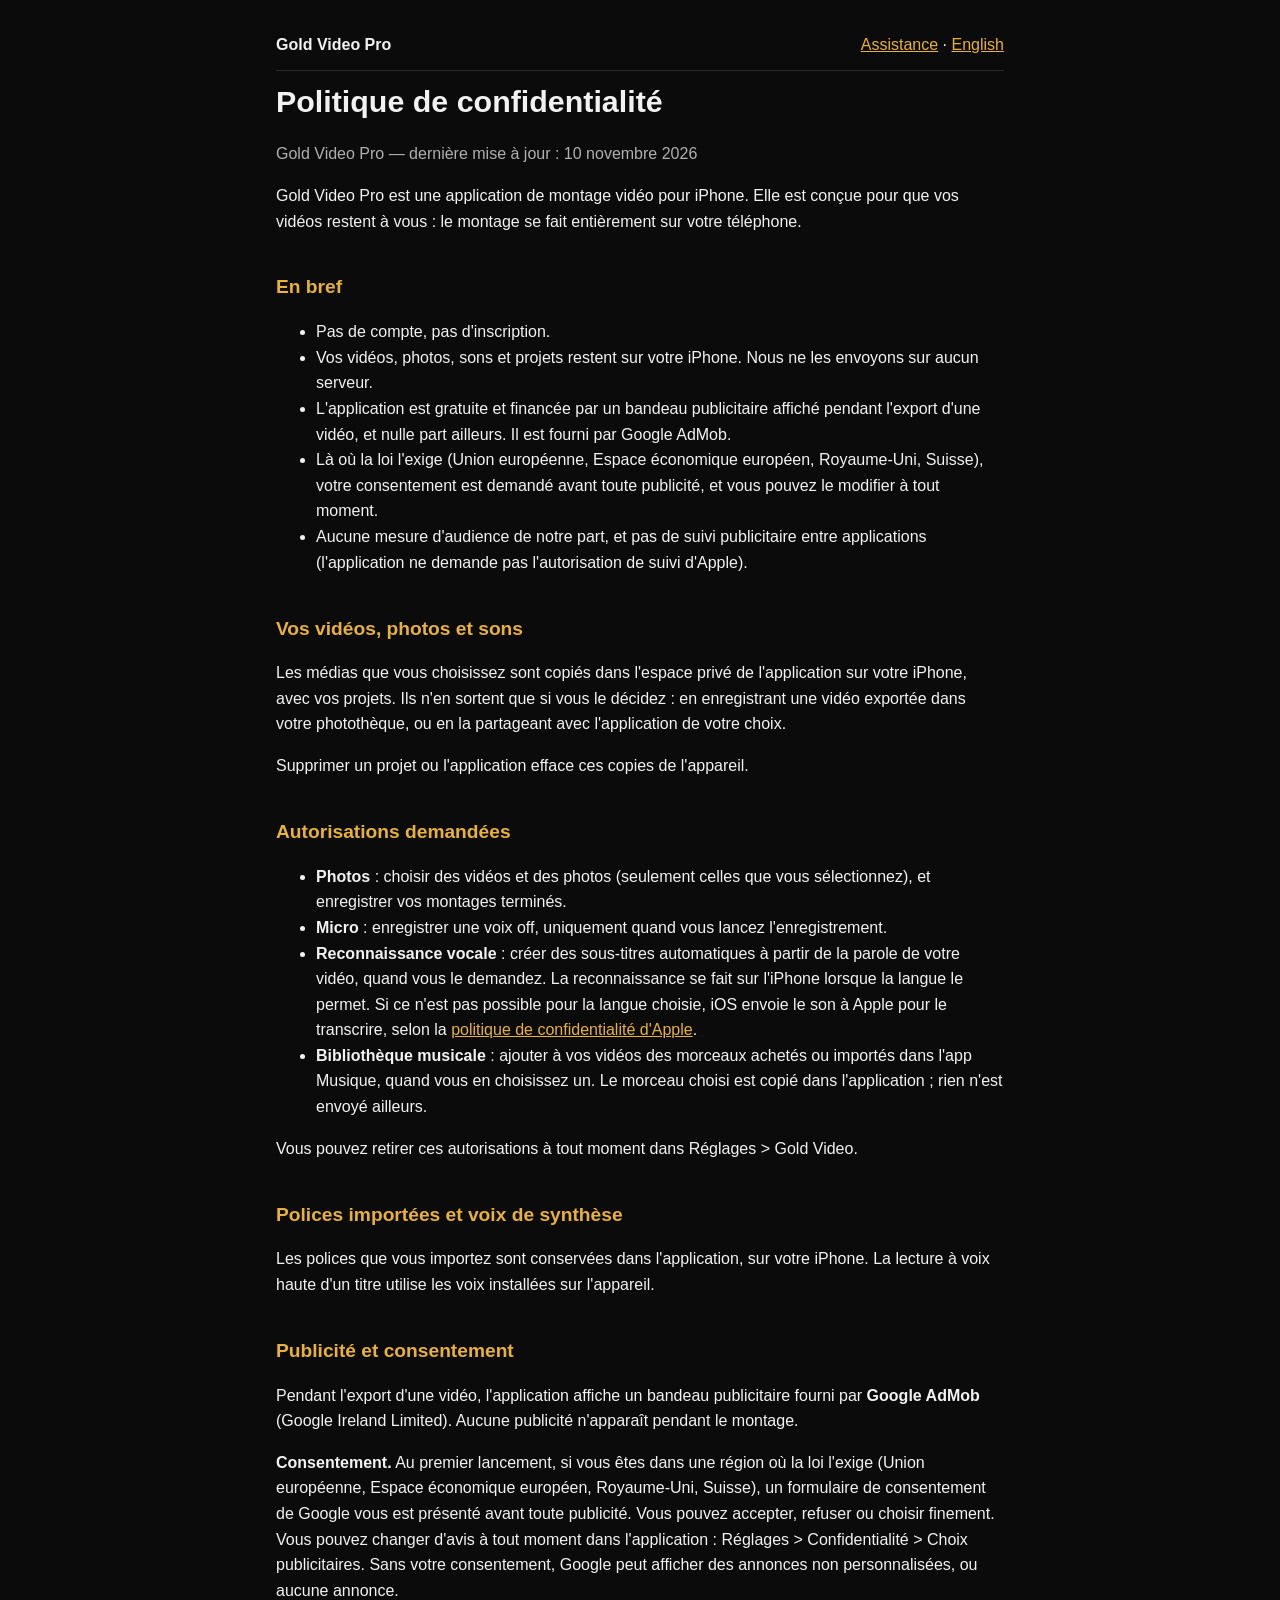
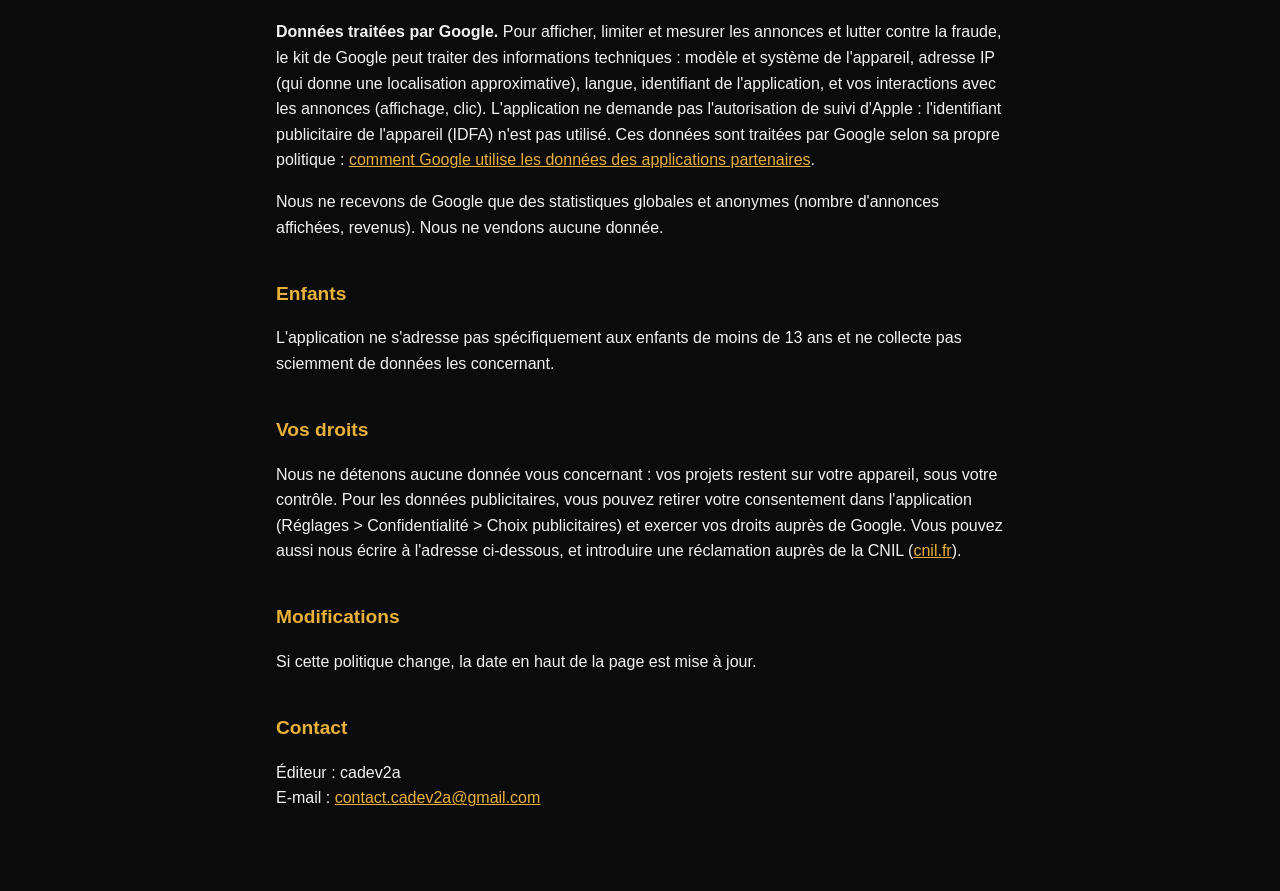
==== confidentialite.html @ 808ed9d8 "Add files via upload" ====
<!doctype html>
<html lang="fr"><head><meta charset="utf-8"><meta name="viewport" content="width=device-width, initial-scale=1">
<title>Confidentialité — Gold Video Pro</title><style>
:root{--bg:#0b0b0b;--fg:#f2f2f2;--muted:#b0b0b0;--gold:#e8b13a;--line:#2a2a2a}
*{box-sizing:border-box}body{margin:0;background:var(--bg);color:var(--fg);font:16px/1.6 -apple-system,BlinkMacSystemFont,"Segoe UI",Roboto,sans-serif}
main{max-width:760px;margin:0 auto;padding:32px 16px 64px}h1{font-size:1.9rem;margin:.2em 0}h2{font-size:1.2rem;margin-top:2em;color:var(--gold)}
p,li{color:var(--fg)}.muted{color:var(--muted)}a{color:var(--gold)}nav{display:flex;justify-content:space-between;align-items:center;border-bottom:1px solid var(--line);padding-bottom:12px}
.todo{background:#3a2c08;color:#ffe08a;padding:2px 6px;border-radius:4px}
</style></head>
<body><main><nav><strong>Gold Video Pro</strong><span><a href="support.html">Assistance</a> · <a href="privacy.html">English</a></span></nav>

<h1>Politique de confidentialité</h1>
<p class="muted">Gold Video Pro — dernière mise à jour : 10 novembre 2026</p>
<p>Gold Video Pro est une application de montage vidéo pour iPhone. Elle est conçue pour que vos vidéos restent à vous : le montage se fait entièrement sur votre téléphone.</p>

<h2>En bref</h2>
<ul>
<li>Pas de compte, pas d'inscription.</li>
<li>Vos vidéos, photos, sons et projets restent sur votre iPhone. Nous ne les envoyons sur aucun serveur.</li>
<li>L'application est gratuite et financée par un bandeau publicitaire affiché pendant l'export d'une vidéo, et nulle part ailleurs. Il est fourni par Google AdMob.</li>
<li>Là où la loi l'exige (Union européenne, Espace économique européen, Royaume-Uni, Suisse), votre consentement est demandé avant toute publicité, et vous pouvez le modifier à tout moment.</li>
<li>Aucune mesure d'audience de notre part, et pas de suivi publicitaire entre applications (l'application ne demande pas l'autorisation de suivi d'Apple).</li>
</ul>

<h2>Vos vidéos, photos et sons</h2>
<p>Les médias que vous choisissez sont copiés dans l'espace privé de l'application sur votre iPhone, avec vos projets. Ils n'en sortent que si vous le décidez : en enregistrant une vidéo exportée dans votre photothèque, ou en la partageant avec l'application de votre choix.</p>
<p>Supprimer un projet ou l'application efface ces copies de l'appareil.</p>

<h2>Autorisations demandées</h2>
<ul>
<li><strong>Photos</strong> : choisir des vidéos et des photos (seulement celles que vous sélectionnez), et enregistrer vos montages terminés.</li>
<li><strong>Micro</strong> : enregistrer une voix off, uniquement quand vous lancez l'enregistrement.</li>
<li><strong>Reconnaissance vocale</strong> : créer des sous-titres automatiques à partir de la parole de votre vidéo, quand vous le demandez. La reconnaissance se fait sur l'iPhone lorsque la langue le permet. Si ce n'est pas possible pour la langue choisie, iOS envoie le son à Apple pour le transcrire, selon la <a href="https://www.apple.com/legal/privacy/">politique de confidentialité d'Apple</a>.</li>
<li><strong>Bibliothèque musicale</strong> : ajouter à vos vidéos des morceaux achetés ou importés dans l'app Musique, quand vous en choisissez un. Le morceau choisi est copié dans l'application ; rien n'est envoyé ailleurs.</li>
</ul>
<p>Vous pouvez retirer ces autorisations à tout moment dans Réglages &gt; Gold Video.</p>

<h2>Polices importées et voix de synthèse</h2>
<p>Les polices que vous importez sont conservées dans l'application, sur votre iPhone. La lecture à voix haute d'un titre utilise les voix installées sur l'appareil.</p>

<h2>Publicité et consentement</h2>
<p>Pendant l'export d'une vidéo, l'application affiche un bandeau publicitaire fourni par <strong>Google AdMob</strong> (Google Ireland Limited). Aucune publicité n'apparaît pendant le montage.</p>
<p><strong>Consentement.</strong> Au premier lancement, si vous êtes dans une région où la loi l'exige (Union européenne, Espace économique européen, Royaume-Uni, Suisse), un formulaire de consentement de Google vous est présenté avant toute publicité. Vous pouvez accepter, refuser ou choisir finement. Vous pouvez changer d'avis à tout moment dans l'application : Réglages &gt; Confidentialité &gt; Choix publicitaires. Sans votre consentement, Google peut afficher des annonces non personnalisées, ou aucune annonce.</p>
<p><strong>Données traitées par Google.</strong> Pour afficher, limiter et mesurer les annonces et lutter contre la fraude, le kit de Google peut traiter des informations techniques : modèle et système de l'appareil, adresse IP (qui donne une localisation approximative), langue, identifiant de l'application, et vos interactions avec les annonces (affichage, clic). L'application ne demande pas l'autorisation de suivi d'Apple : l'identifiant publicitaire de l'appareil (IDFA) n'est pas utilisé. Ces données sont traitées par Google selon sa propre politique : <a href="https://policies.google.com/technologies/partner-sites">comment Google utilise les données des applications partenaires</a>.</p>
<p>Nous ne recevons de Google que des statistiques globales et anonymes (nombre d'annonces affichées, revenus). Nous ne vendons aucune donnée.</p>

<h2>Enfants</h2>
<p>L'application ne s'adresse pas spécifiquement aux enfants de moins de 13 ans et ne collecte pas sciemment de données les concernant.</p>

<h2>Vos droits</h2>
<p>Nous ne détenons aucune donnée vous concernant : vos projets restent sur votre appareil, sous votre contrôle. Pour les données publicitaires, vous pouvez retirer votre consentement dans l'application (Réglages &gt; Confidentialité &gt; Choix publicitaires) et exercer vos droits auprès de Google. Vous pouvez aussi nous écrire à l'adresse ci-dessous, et introduire une réclamation auprès de la CNIL (<a href="https://www.cnil.fr">cnil.fr</a>).</p>

<h2>Modifications</h2>
<p>Si cette politique change, la date en haut de la page est mise à jour.</p>

<h2>Contact</h2>
<p>Éditeur : cadev2a<br>
E-mail : <a href="mailto:contact.cadev2a@gmail.com">contact.cadev2a@gmail.com</a></p>

</main></body></html>
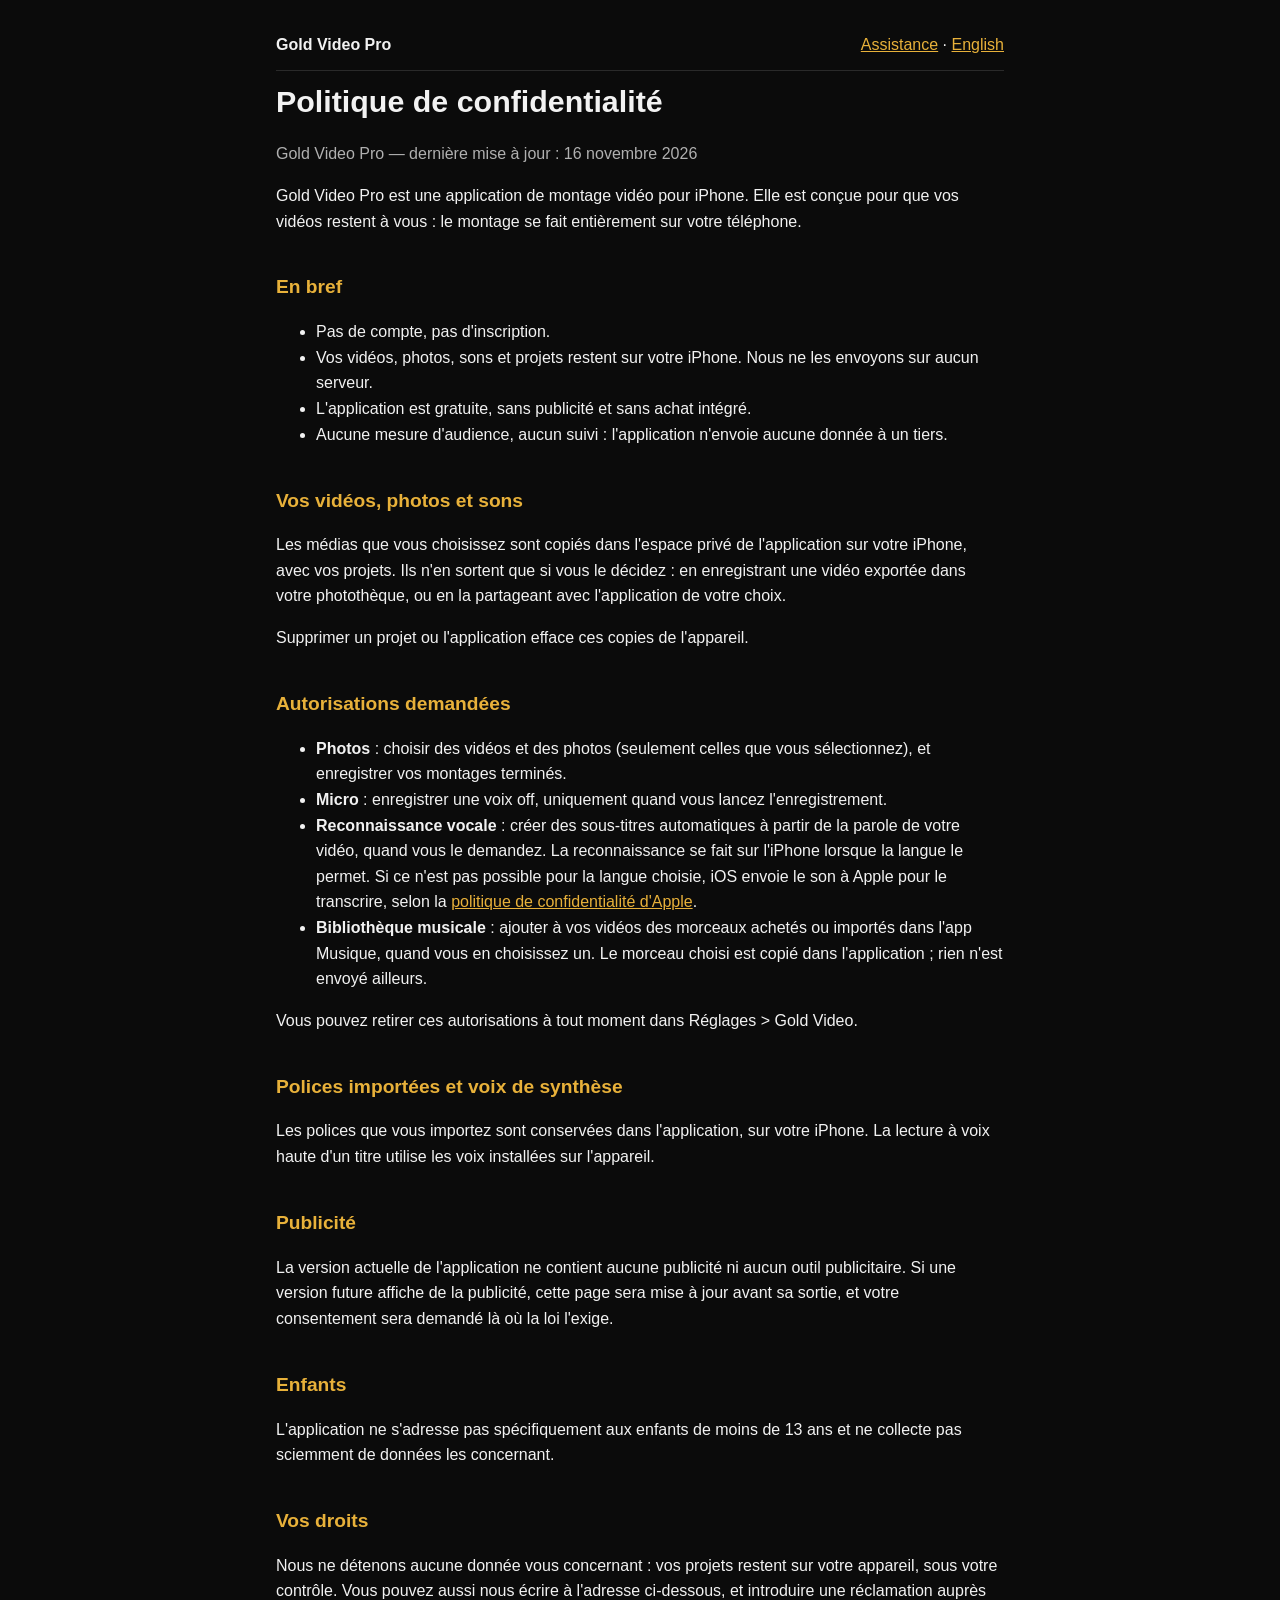
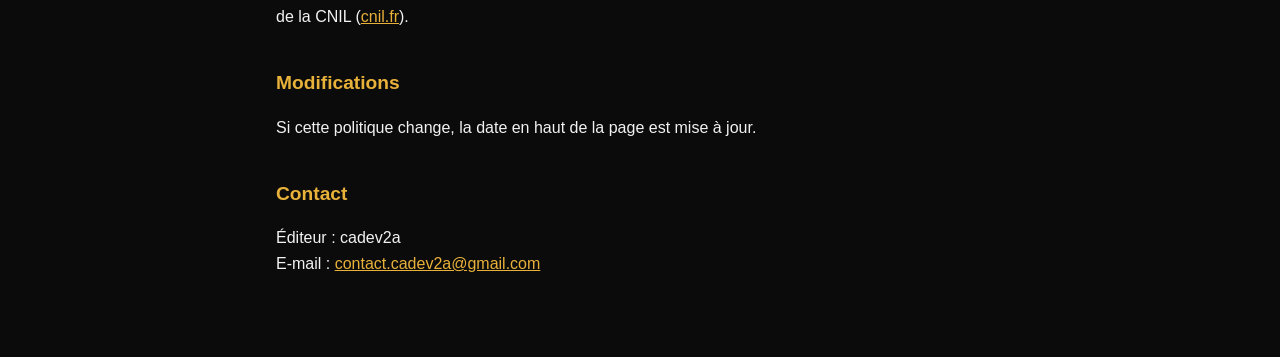
==== commit 2dc41161: "docs: politique de confidentialité sans publicité (build 1.0 (4)) Co-Authored-By: Claude Opus 5.5 <n" ====
--- a/confidentialite.html
+++ b/confidentialite.html
@@ -10,16 +10,15 @@
 <body><main><nav><strong>Gold Video Pro</strong><span><a href="support.html">Assistance</a> · <a href="privacy.html">English</a></span></nav>
 
 <h1>Politique de confidentialité</h1>
-<p class="muted">Gold Video Pro — dernière mise à jour : 10 novembre 2026</p>
+<p class="muted">Gold Video Pro — dernière mise à jour : 16 novembre 2026</p>
 <p>Gold Video Pro est une application de montage vidéo pour iPhone. Elle est conçue pour que vos vidéos restent à vous : le montage se fait entièrement sur votre téléphone.</p>
 
 <h2>En bref</h2>
 <ul>
 <li>Pas de compte, pas d'inscription.</li>
 <li>Vos vidéos, photos, sons et projets restent sur votre iPhone. Nous ne les envoyons sur aucun serveur.</li>
-<li>L'application est gratuite et financée par un bandeau publicitaire affiché pendant l'export d'une vidéo, et nulle part ailleurs. Il est fourni par Google AdMob.</li>
-<li>Là où la loi l'exige (Union européenne, Espace économique européen, Royaume-Uni, Suisse), votre consentement est demandé avant toute publicité, et vous pouvez le modifier à tout moment.</li>
-<li>Aucune mesure d'audience de notre part, et pas de suivi publicitaire entre applications (l'application ne demande pas l'autorisation de suivi d'Apple).</li>
+<li>L'application est gratuite, sans publicité et sans achat intégré.</li>
+<li>Aucune mesure d'audience, aucun suivi : l'application n'envoie aucune donnée à un tiers.</li>
 </ul>
 
 <h2>Vos vidéos, photos et sons</h2>
@@ -38,17 +37,14 @@
 <h2>Polices importées et voix de synthèse</h2>
 <p>Les polices que vous importez sont conservées dans l'application, sur votre iPhone. La lecture à voix haute d'un titre utilise les voix installées sur l'appareil.</p>
 
-<h2>Publicité et consentement</h2>
-<p>Pendant l'export d'une vidéo, l'application affiche un bandeau publicitaire fourni par <strong>Google AdMob</strong> (Google Ireland Limited). Aucune publicité n'apparaît pendant le montage.</p>
-<p><strong>Consentement.</strong> Au premier lancement, si vous êtes dans une région où la loi l'exige (Union européenne, Espace économique européen, Royaume-Uni, Suisse), un formulaire de consentement de Google vous est présenté avant toute publicité. Vous pouvez accepter, refuser ou choisir finement. Vous pouvez changer d'avis à tout moment dans l'application : Réglages &gt; Confidentialité &gt; Choix publicitaires. Sans votre consentement, Google peut afficher des annonces non personnalisées, ou aucune annonce.</p>
-<p><strong>Données traitées par Google.</strong> Pour afficher, limiter et mesurer les annonces et lutter contre la fraude, le kit de Google peut traiter des informations techniques : modèle et système de l'appareil, adresse IP (qui donne une localisation approximative), langue, identifiant de l'application, et vos interactions avec les annonces (affichage, clic). L'application ne demande pas l'autorisation de suivi d'Apple : l'identifiant publicitaire de l'appareil (IDFA) n'est pas utilisé. Ces données sont traitées par Google selon sa propre politique : <a href="https://policies.google.com/technologies/partner-sites">comment Google utilise les données des applications partenaires</a>.</p>
-<p>Nous ne recevons de Google que des statistiques globales et anonymes (nombre d'annonces affichées, revenus). Nous ne vendons aucune donnée.</p>
+<h2>Publicité</h2>
+<p>La version actuelle de l'application ne contient aucune publicité ni aucun outil publicitaire. Si une version future affiche de la publicité, cette page sera mise à jour avant sa sortie, et votre consentement sera demandé là où la loi l'exige.</p>
 
 <h2>Enfants</h2>
 <p>L'application ne s'adresse pas spécifiquement aux enfants de moins de 13 ans et ne collecte pas sciemment de données les concernant.</p>
 
 <h2>Vos droits</h2>
-<p>Nous ne détenons aucune donnée vous concernant : vos projets restent sur votre appareil, sous votre contrôle. Pour les données publicitaires, vous pouvez retirer votre consentement dans l'application (Réglages &gt; Confidentialité &gt; Choix publicitaires) et exercer vos droits auprès de Google. Vous pouvez aussi nous écrire à l'adresse ci-dessous, et introduire une réclamation auprès de la CNIL (<a href="https://www.cnil.fr">cnil.fr</a>).</p>
+<p>Nous ne détenons aucune donnée vous concernant : vos projets restent sur votre appareil, sous votre contrôle. Vous pouvez aussi nous écrire à l'adresse ci-dessous, et introduire une réclamation auprès de la CNIL (<a href="https://www.cnil.fr">cnil.fr</a>).</p>
 
 <h2>Modifications</h2>
 <p>Si cette politique change, la date en haut de la page est mise à jour.</p>
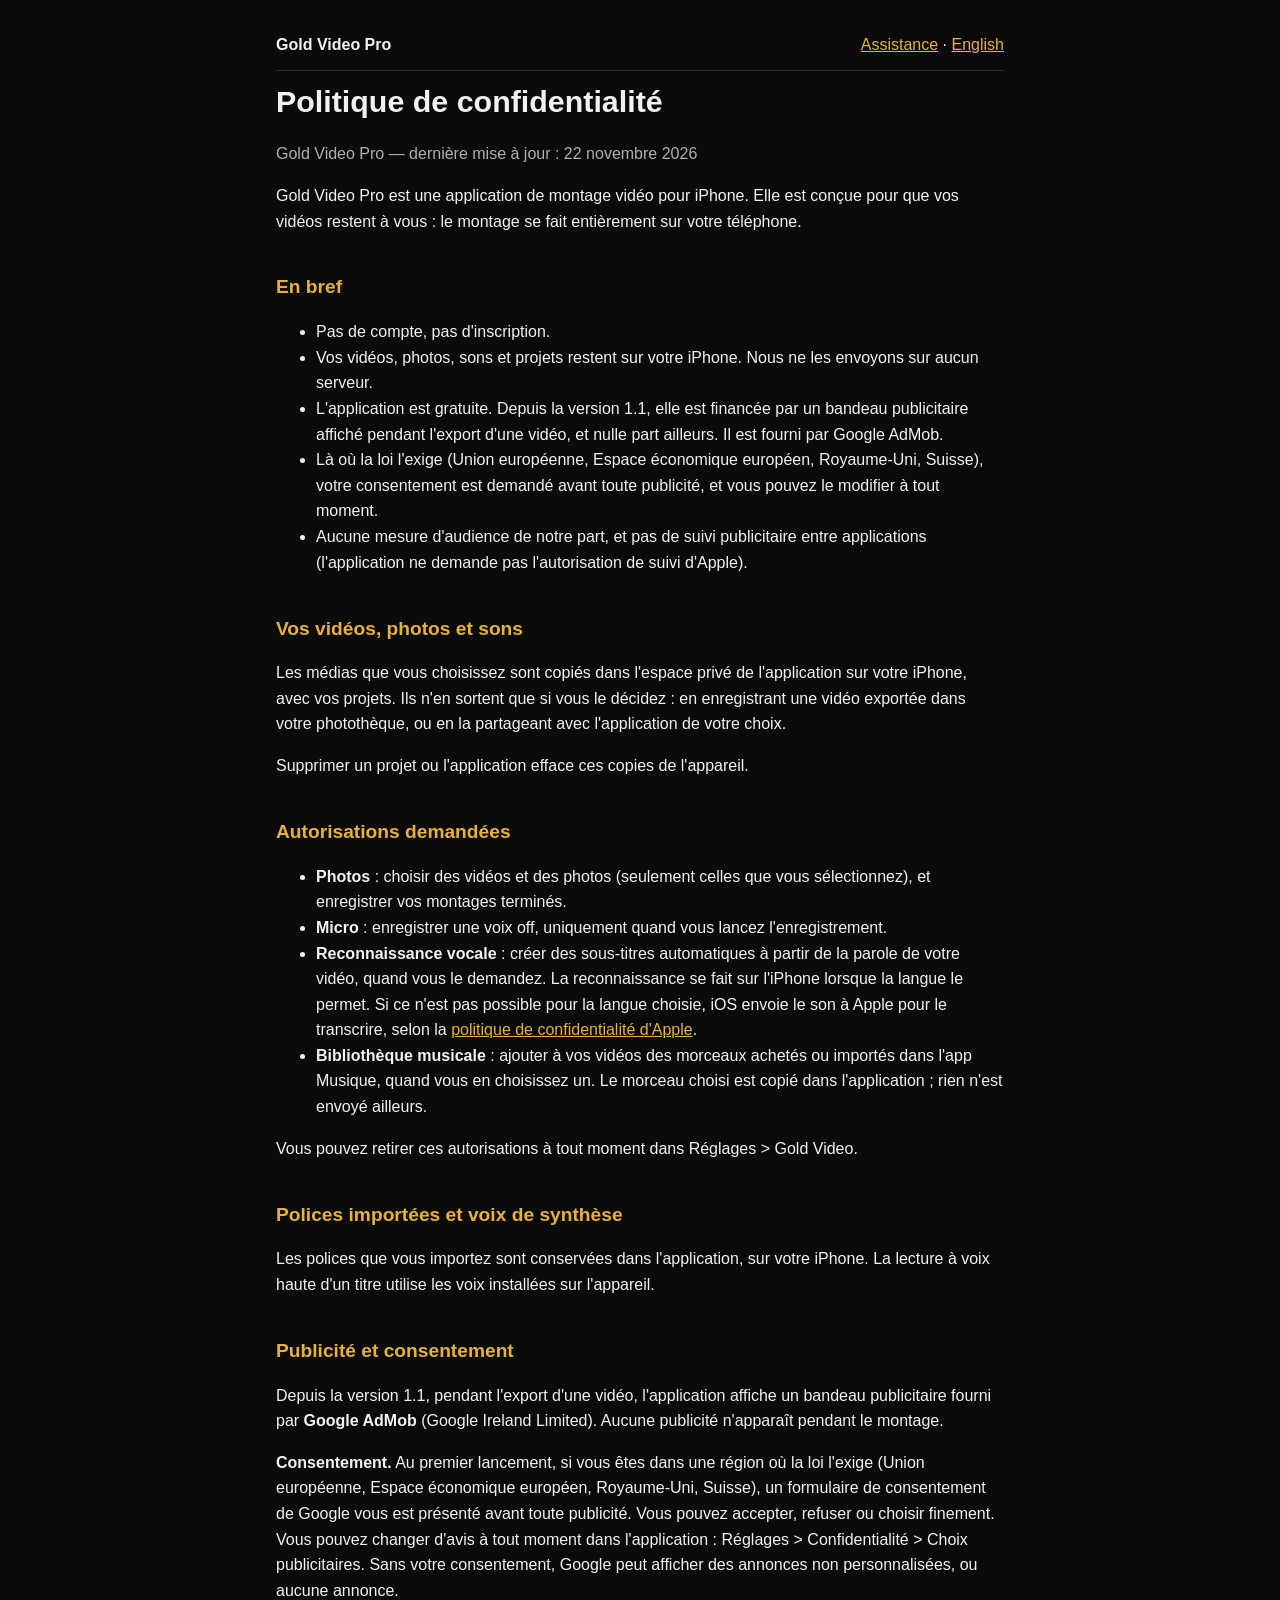
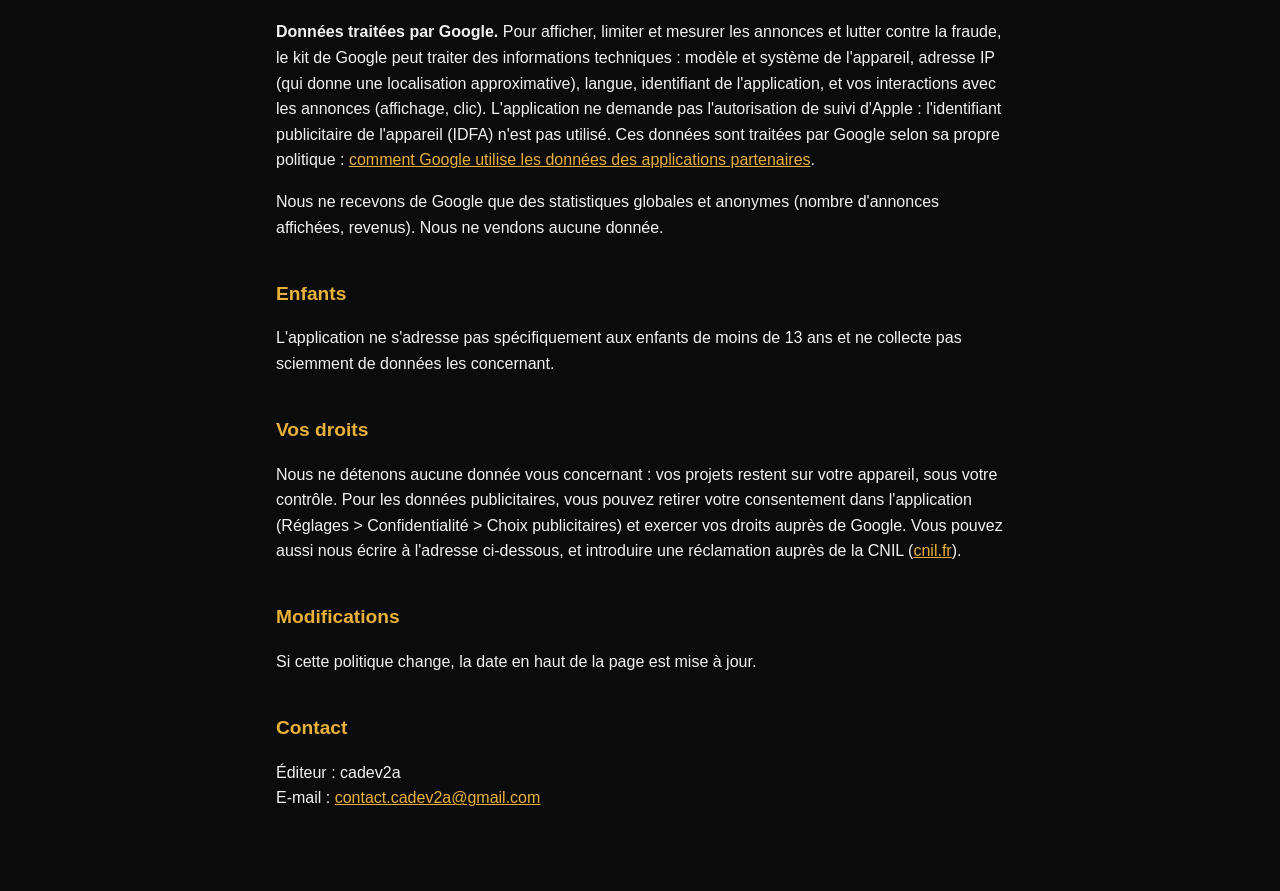
==== commit 4d367eca: "docs: politique de confidentialité, bannière publicitaire à l'export depuis la 1.1 Co-Authored-By: C" ====
--- a/confidentialite.html
+++ b/confidentialite.html
@@ -10,15 +10,16 @@
 <body><main><nav><strong>Gold Video Pro</strong><span><a href="support.html">Assistance</a> · <a href="privacy.html">English</a></span></nav>
 
 <h1>Politique de confidentialité</h1>
-<p class="muted">Gold Video Pro — dernière mise à jour : 16 novembre 2026</p>
+<p class="muted">Gold Video Pro — dernière mise à jour : 22 novembre 2026</p>
 <p>Gold Video Pro est une application de montage vidéo pour iPhone. Elle est conçue pour que vos vidéos restent à vous : le montage se fait entièrement sur votre téléphone.</p>
 
 <h2>En bref</h2>
 <ul>
 <li>Pas de compte, pas d'inscription.</li>
 <li>Vos vidéos, photos, sons et projets restent sur votre iPhone. Nous ne les envoyons sur aucun serveur.</li>
-<li>L'application est gratuite, sans publicité et sans achat intégré.</li>
-<li>Aucune mesure d'audience, aucun suivi : l'application n'envoie aucune donnée à un tiers.</li>
+<li>L'application est gratuite. Depuis la version 1.1, elle est financée par un bandeau publicitaire affiché pendant l'export d'une vidéo, et nulle part ailleurs. Il est fourni par Google AdMob.</li>
+<li>Là où la loi l'exige (Union européenne, Espace économique européen, Royaume-Uni, Suisse), votre consentement est demandé avant toute publicité, et vous pouvez le modifier à tout moment.</li>
+<li>Aucune mesure d'audience de notre part, et pas de suivi publicitaire entre applications (l'application ne demande pas l'autorisation de suivi d'Apple).</li>
 </ul>
 
 <h2>Vos vidéos, photos et sons</h2>
@@ -37,14 +38,17 @@
 <h2>Polices importées et voix de synthèse</h2>
 <p>Les polices que vous importez sont conservées dans l'application, sur votre iPhone. La lecture à voix haute d'un titre utilise les voix installées sur l'appareil.</p>
 
-<h2>Publicité</h2>
-<p>La version actuelle de l'application ne contient aucune publicité ni aucun outil publicitaire. Si une version future affiche de la publicité, cette page sera mise à jour avant sa sortie, et votre consentement sera demandé là où la loi l'exige.</p>
+<h2>Publicité et consentement</h2>
+<p>Depuis la version 1.1, pendant l'export d'une vidéo, l'application affiche un bandeau publicitaire fourni par <strong>Google AdMob</strong> (Google Ireland Limited). Aucune publicité n'apparaît pendant le montage.</p>
+<p><strong>Consentement.</strong> Au premier lancement, si vous êtes dans une région où la loi l'exige (Union européenne, Espace économique européen, Royaume-Uni, Suisse), un formulaire de consentement de Google vous est présenté avant toute publicité. Vous pouvez accepter, refuser ou choisir finement. Vous pouvez changer d'avis à tout moment dans l'application : Réglages &gt; Confidentialité &gt; Choix publicitaires. Sans votre consentement, Google peut afficher des annonces non personnalisées, ou aucune annonce.</p>
+<p><strong>Données traitées par Google.</strong> Pour afficher, limiter et mesurer les annonces et lutter contre la fraude, le kit de Google peut traiter des informations techniques : modèle et système de l'appareil, adresse IP (qui donne une localisation approximative), langue, identifiant de l'application, et vos interactions avec les annonces (affichage, clic). L'application ne demande pas l'autorisation de suivi d'Apple : l'identifiant publicitaire de l'appareil (IDFA) n'est pas utilisé. Ces données sont traitées par Google selon sa propre politique : <a href="https://policies.google.com/technologies/partner-sites">comment Google utilise les données des applications partenaires</a>.</p>
+<p>Nous ne recevons de Google que des statistiques globales et anonymes (nombre d'annonces affichées, revenus). Nous ne vendons aucune donnée.</p>
 
 <h2>Enfants</h2>
 <p>L'application ne s'adresse pas spécifiquement aux enfants de moins de 13 ans et ne collecte pas sciemment de données les concernant.</p>
 
 <h2>Vos droits</h2>
-<p>Nous ne détenons aucune donnée vous concernant : vos projets restent sur votre appareil, sous votre contrôle. Vous pouvez aussi nous écrire à l'adresse ci-dessous, et introduire une réclamation auprès de la CNIL (<a href="https://www.cnil.fr">cnil.fr</a>).</p>
+<p>Nous ne détenons aucune donnée vous concernant : vos projets restent sur votre appareil, sous votre contrôle. Pour les données publicitaires, vous pouvez retirer votre consentement dans l'application (Réglages &gt; Confidentialité &gt; Choix publicitaires) et exercer vos droits auprès de Google. Vous pouvez aussi nous écrire à l'adresse ci-dessous, et introduire une réclamation auprès de la CNIL (<a href="https://www.cnil.fr">cnil.fr</a>).</p>
 
 <h2>Modifications</h2>
 <p>Si cette politique change, la date en haut de la page est mise à jour.</p>
